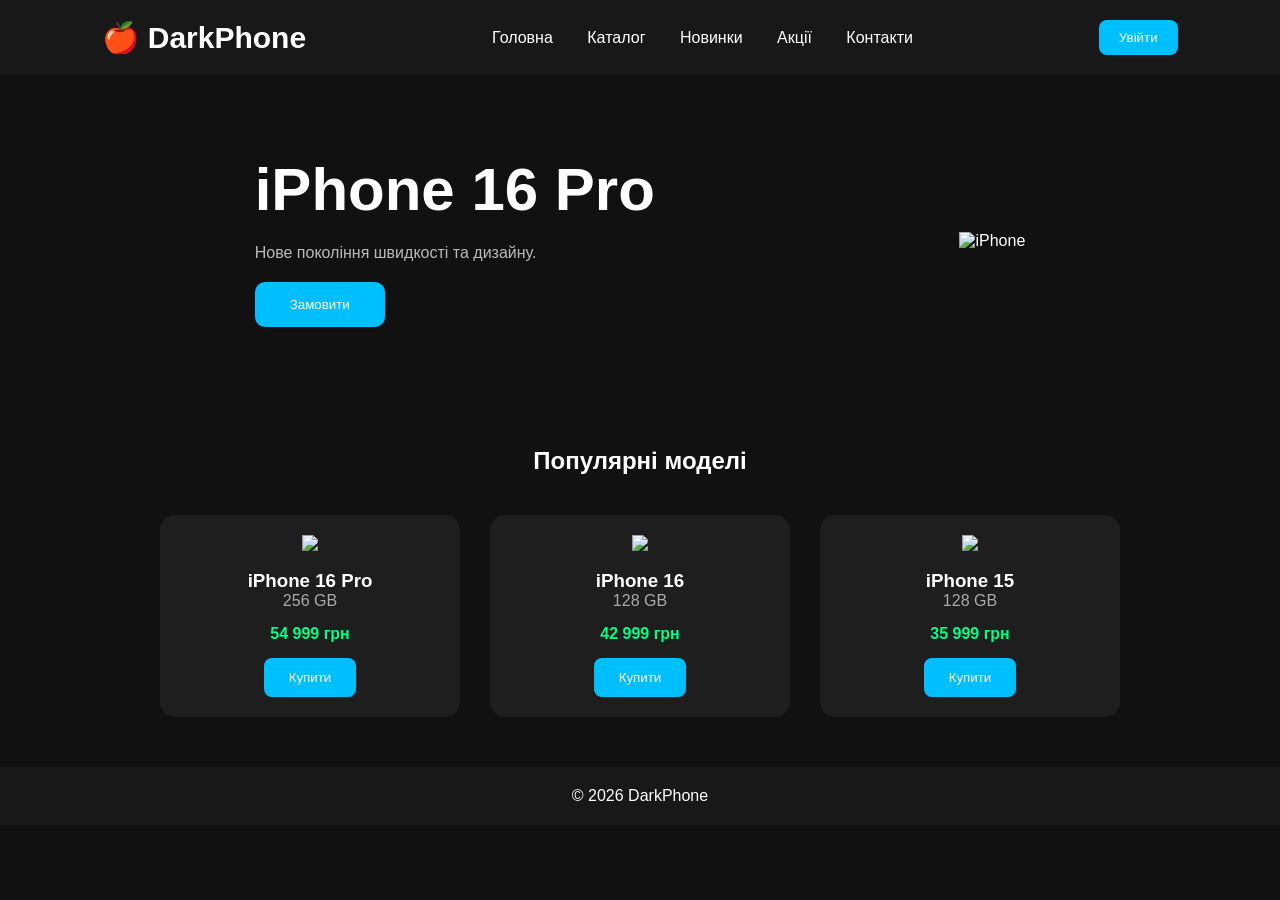
==== index.html @ e6590fd5 "Add files via upload" ====
<!DOCTYPE html>
<html lang="uk">
<head>
    <meta charset="UTF-8">
    <meta name="viewport" content="width=device-width, initial-scale=1.0">
    <title>DarkPhone</title>
    <link rel="stylesheet" href="index.css">
</head>
<body>

<header>
    <div class="logo">🍎 DarkPhone</div>

    <nav>
        <a href="#">Головна</a>
        <a href="#">Каталог</a>
        <a href="#">Новинки</a>
        <a href="#">Акції</a>
        <a href="#">Контакти</a>
    </nav>

    <button class="login">Увійти</button>
</header>

<section class="hero">
    <div class="left">
        <h1>iPhone 16 Pro</h1>
        <p>Нове покоління швидкості та дизайну.</p>
        <button>Замовити</button>
    </div>

    <div class="right">
        <img src="images/iphone16pro.png" alt="iPhone">
    </div>
</section>

<h2 class="title">Популярні моделі</h2>

<section class="cards">

    <div class="card">
        <img src="images/iphone16pro.png">
        <h3>iPhone 16 Pro</h3>
        <p>256 GB</p>
        <h4>54 999 грн</h4>
        <button>Купити</button>
    </div>

    <div class="card">
        <img src="images/iphone16.png">
        <h3>iPhone 16</h3>
        <p>128 GB</p>
        <h4>42 999 грн</h4>
        <button>Купити</button>
    </div>

    <div class="card">
        <img src="images/iphone15.png">
        <h3>iPhone 15</h3>
        <p>128 GB</p>
        <h4>35 999 грн</h4>
        <button>Купити</button>
    </div>

</section>

<footer>
    <p>© 2026 DarkPhone</p>
</footer>

</body>
</html>
---- index.css ----
*{
    margin:0;
    padding:0;
    box-sizing:border-box;
    font-family:Arial,sans-serif;
}

body{
    background:#111;
    color:white;
}

header{
    display:flex;
    justify-content:space-between;
    align-items:center;
    padding:20px 8%;
    background:#181818;
}

.logo{
    font-size:30px;
    font-weight:bold;
}

nav a{
    color:white;
    text-decoration:none;
    margin:0 15px;
}

nav a:hover{
    color:#00bfff;
}

.login{
    background:#00bfff;
    color:white;
    border:none;
    padding:10px 20px;
    border-radius:8px;
    cursor:pointer;
}

.hero{
    display:flex;
    justify-content:space-around;
    align-items:center;
    padding:80px 8%;
}

.left h1{
    font-size:60px;
}

.left p{
    margin:20px 0;
    color:#bbb;
}

.left button{
    padding:15px 35px;
    background:#00bfff;
    color:white;
    border:none;
    border-radius:10px;
    cursor:pointer;
}

.right img{
    width:350px;
}

.title{
    text-align:center;
    margin:40px;
}

.cards{
    display:flex;
    justify-content:center;
    gap:30px;
    flex-wrap:wrap;
    padding-bottom:50px;
}

.card{
    background:#1e1e1e;
    width:300px;
    border-radius:15px;
    padding:20px;
    text-align:center;
    transition:.3s;
}

.card:hover{
    transform:translateY(-10px);
    box-shadow:0 0 20px #00bfff;
}

.card img{
    width:220px;
}

.card h3{
    margin-top:15px;
}

.card p{
    color:#aaa;
}

.card h4{
    margin:15px;
    color:#00ff88;
}

.card button{
    background:#00bfff;
    color:white;
    border:none;
    padding:12px 25px;
    border-radius:8px;
    cursor:pointer;
}

footer{
    text-align:center;
    padding:20px;
    background:#181818;
}
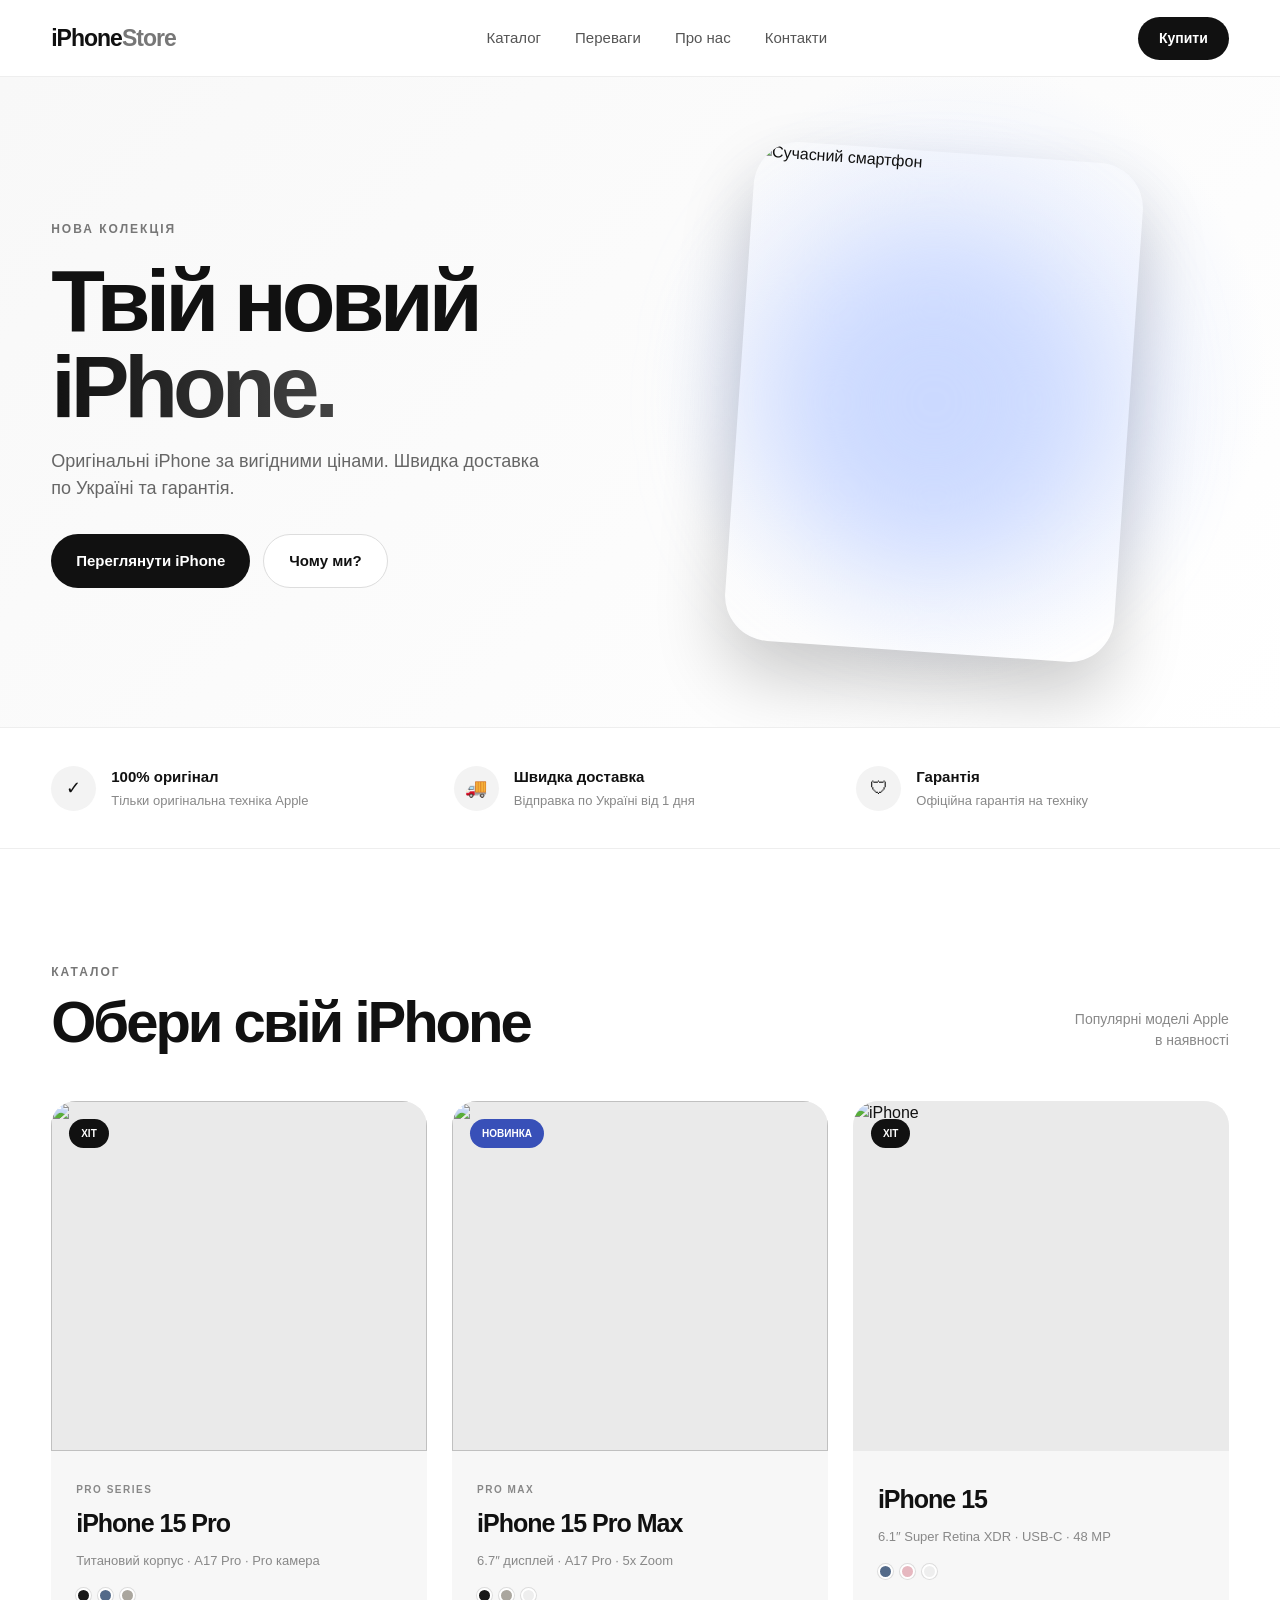
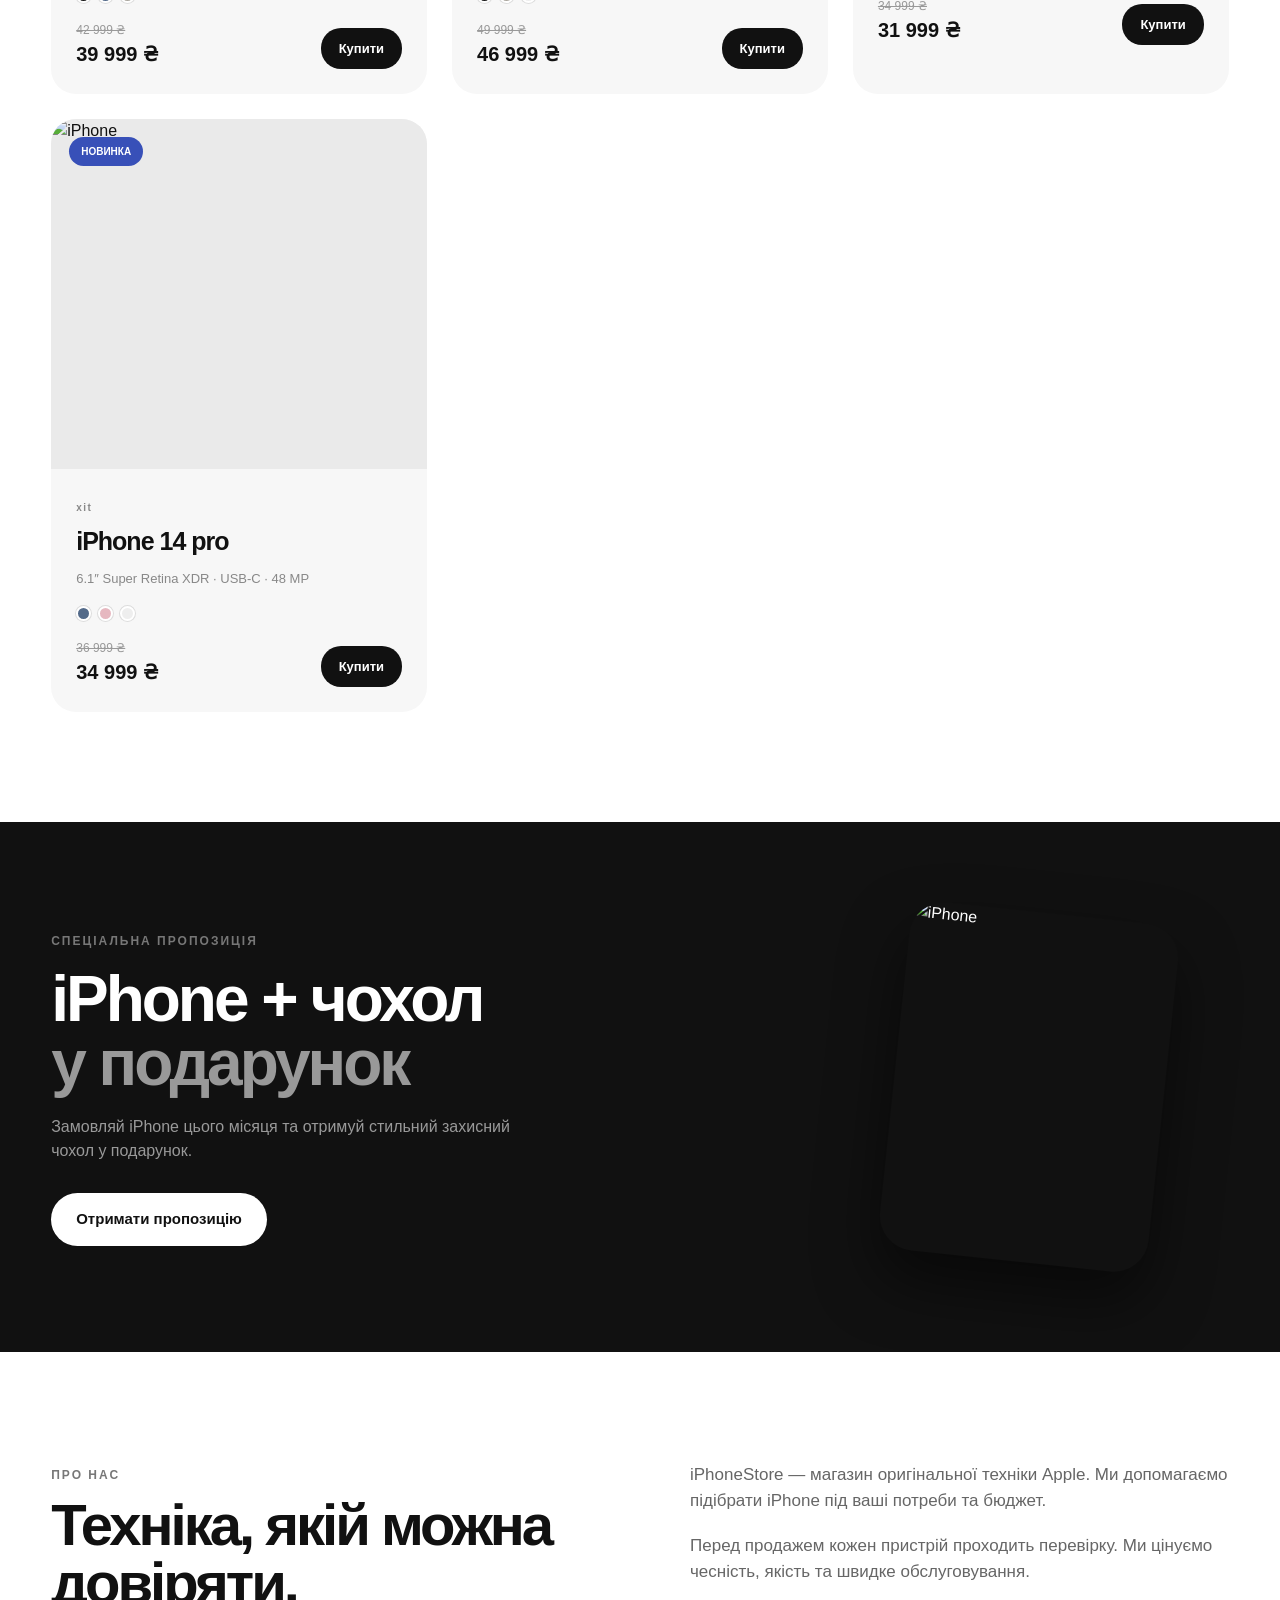
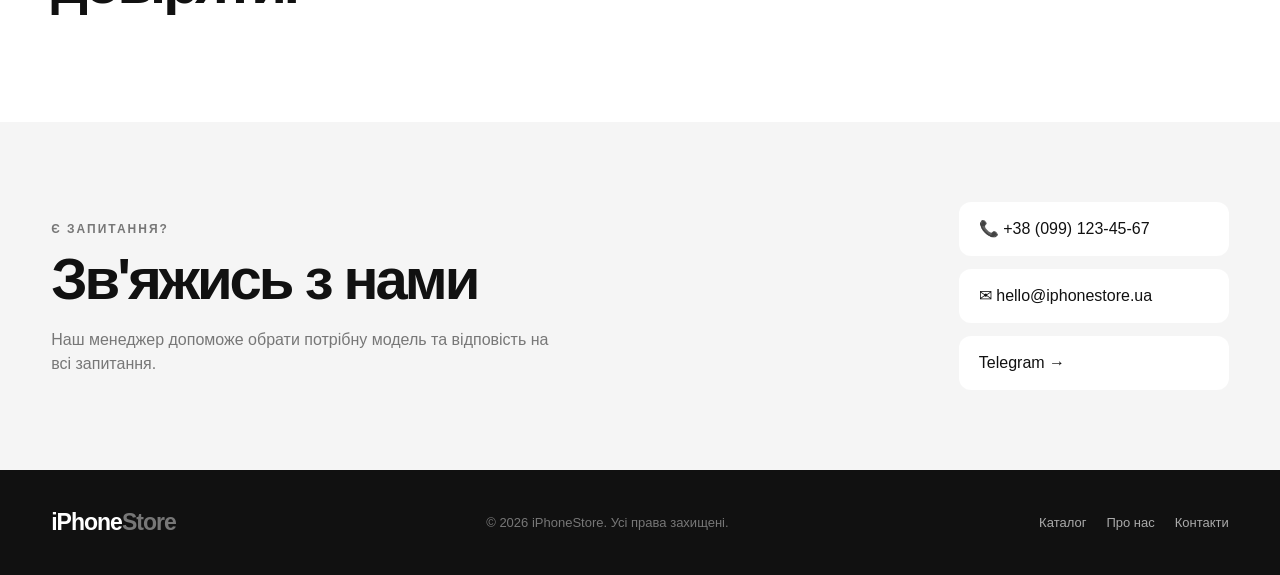
==== commit 35d978ed: "Add files via upload" ====
--- a/index.html
+++ b/index.html
@@ -3,70 +3,364 @@
 <head>
     <meta charset="UTF-8">
     <meta name="viewport" content="width=device-width, initial-scale=1.0">
-    <title>DarkPhone</title>
+    <title>iPhone Store — Купити iPhone</title>
     <link rel="stylesheet" href="index.css">
 </head>
 <body>
 
-<header>
-    <div class="logo">🍎 DarkPhone</div>
-
-    <nav>
-        <a href="#">Головна</a>
-        <a href="#">Каталог</a>
-        <a href="#">Новинки</a>
-        <a href="#">Акції</a>
-        <a href="#">Контакти</a>
-    </nav>
-
-    <button class="login">Увійти</button>
-</header>
-
-<section class="hero">
-    <div class="left">
-        <h1>iPhone 16 Pro</h1>
-        <p>Нове покоління швидкості та дизайну.</p>
-        <button>Замовити</button>
-    </div>
-
-    <div class="right">
-        <img src="images/iphone16pro.png" alt="iPhone">
-    </div>
-</section>
-
-<h2 class="title">Популярні моделі</h2>
-
-<section class="cards">
-
-    <div class="card">
-        <img src="images/iphone16pro.png">
-        <h3>iPhone 16 Pro</h3>
-        <p>256 GB</p>
-        <h4>54 999 грн</h4>
-        <button>Купити</button>
-    </div>
-
-    <div class="card">
-        <img src="images/iphone16.png">
-        <h3>iPhone 16</h3>
-        <p>128 GB</p>
-        <h4>42 999 грн</h4>
-        <button>Купити</button>
-    </div>
-
-    <div class="card">
-        <img src="images/iphone15.png">
-        <h3>iPhone 15</h3>
-        <p>128 GB</p>
-        <h4>35 999 грн</h4>
-        <button>Купити</button>
-    </div>
-
-</section>
-
-<footer>
-    <p>© 2026 DarkPhone</p>
-</footer>
+    <!-- Header -->
+    <header class="header">
+        <div class="container nav">
+            <a href="#" class="logo">iPhone<span>Store</span></a>
+
+            <nav class="menu">
+                <a href="#catalog">Каталог</a>
+                <a href="#advantages">Переваги</a>
+                <a href="#about">Про нас</a>
+                <a href="#contacts">Контакти</a>
+            </nav>
+
+            <a href="#catalog" class="nav-button">Купити</a>
+        </div>
+    </header>
+
+    <!-- Hero -->
+    <section class="hero">
+        <div class="container hero-content">
+            <div class="hero-text">
+                <span class="badge">НОВА КОЛЕКЦІЯ</span>
+
+                <h1>
+                    Твій новий
+                    <span>iPhone.</span>
+                </h1>
+
+                <p>
+                    Оригінальні iPhone за вигідними цінами.
+                    Швидка доставка по Україні та гарантія.
+                </p>
+
+                <div class="hero-buttons">
+                    <a href="#catalog" class="button primary">
+                        Переглянути iPhone
+                    </a>
+
+                    <a href="#advantages" class="button secondary">
+                        Чому ми?
+                    </a>
+                </div>
+            </div>
+
+            <div class="hero-image">
+                <div class="image-glow"></div>
+                <img
+                    src="https://images.unsplash.com/photo-1592899677977-9c10ca588bbd?auto=format&fit=crop&w=900&q=90"
+                    alt="Сучасний смартфон"
+                >
+            </div>
+        </div>
+    </section>
+
+    <!-- Features -->
+    <section class="features" id="advantages">
+        <div class="container features-grid">
+
+            <div class="feature">
+                <div class="feature-icon">✓</div>
+                <div>
+                    <h3>100% оригінал</h3>
+                    <p>Тільки оригінальна техніка Apple</p>
+                </div>
+            </div>
+
+            <div class="feature">
+                <div class="feature-icon">🚚</div>
+                <div>
+                    <h3>Швидка доставка</h3>
+                    <p>Відправка по Україні від 1 дня</p>
+                </div>
+            </div>
+
+            <div class="feature">
+                <div class="feature-icon">🛡</div>
+                <div>
+                    <h3>Гарантія</h3>
+                    <p>Офіційна гарантія на техніку</p>
+                </div>
+            </div>
+
+        </div>
+    </section>
+
+    <!-- Catalog -->
+    <section class="catalog" id="catalog">
+        <div class="container">
+
+            <div class="section-heading">
+                <div>
+                    <span class="section-label">КАТАЛОГ</span>
+                    <h2>Обери свій iPhone</h2>
+                </div>
+
+                <p>
+                    Популярні моделі Apple<br>
+                    в наявності
+                </p>
+            </div>
+
+            <div class="products">
+
+                <!-- Product 1 -->
+                <article class="product-card">
+                    <div class="product-image">
+                        <span class="product-tag">ХІТ</span>
+                        <img
+                            src="https://applefun.com.ua/upload/2023-09/0-rOrQu7PBPg7TPI91694681682.webp"
+                        >
+                    </div>
+
+                    <div class="product-info">
+                        <span class="product-type">PRO SERIES</span>
+                        <h3>iPhone 15 Pro</h3>
+
+                        <p class="description">
+                            Титановий корпус · A17 Pro · Pro камера
+                        </p>
+
+                        <div class="colors">
+                            <span class="color black"></span>
+                            <span class="color blue"></span>
+                            <span class="color titanium"></span>
+                        </div>
+
+                        <div class="product-bottom">
+                            <div>
+                                <span class="old-price">42 999 ₴</span>
+                                <strong>39 999 ₴</strong>
+                            </div>
+
+                            <a href="#contacts" class="buy-button">
+                                Купити
+                            </a>
+                        </div>
+                    </div>
+                </article>
+
+                <!-- Product 2 -->
+                <article class="product-card">
+                    <div class="product-image">
+                        <span class="product-tag new">НОВИНКА</span>
+                        <img
+                            src="https://apiua.icoola.ua/aimeos/images/products/apple-iphone-15-pro-max-256gb-white-titanium_1746712017/1746712017_1119728264_681cb5d16218a_apple-iphone-15-pro-max-256gb-white-titanium.webp"
+                        >
+                    </div>
+
+                    <div class="product-info">
+                        <span class="product-type">PRO MAX</span>
+                        <h3>iPhone 15 Pro Max</h3>
+
+                        <p class="description">
+                            6.7″ дисплей · A17 Pro · 5x Zoom
+                        </p>
+
+                        <div class="colors">
+                            <span class="color black"></span>
+                            <span class="color titanium"></span>
+                            <span class="color white"></span>
+                        </div>
+
+                        <div class="product-bottom">
+                            <div>
+                                <span class="old-price">49 999 ₴</span>
+                                <strong>46 999 ₴</strong>
+                            </div>
+
+                            <a href="#contacts" class="buy-button">
+                                Купити
+                            </a>
+                        </div>
+                    </div>
+                </article>
+
+                <!-- Product 3 -->
+                <article class="product-card">
+                    <div class="product-image">
+                        <span class="product-tag">ХІТ</span>
+                        <img
+                            src="https://i.citrus.world/imgcache/size_800/uploads/shop/1/6/1699438905-728956-1.webp"
+                            alt="iPhone"
+                        >
+                    </div>
+
+                    <div class="product-info">
+                        <h3>iPhone 15</h3>
+
+                        <p class="description">
+                            6.1″ Super Retina XDR · USB-C · 48 MP
+                        </p>
+
+                        <div class="colors">
+                            <span class="color blue"></span>
+                            <span class="color pink"></span>
+                            <span class="color white"></span>
+                        </div>
+
+                        <div class="product-bottom">
+                            <div>
+                                <span class="old-price">34 999 ₴</span>
+                                <strong>31 999 ₴</strong>
+                            </div>
+
+                            <a href="#contacts" class="buy-button">
+                                Купити
+                            </a>
+                        </div>
+                    </div>
+                </article>
+
+                <!-- Product 4 -->
+               <article class="product-card">
+                   <div class="product-image">
+                    <span class="product-tag new">НОВИНКА</span>
+                       <img
+                           src="https://cdn.new-brz.net/app/public/models/MQ1M3SX-A/large/w/230120150021556942.webp"
+                           alt="iPhone"
+                       >
+                   </div>
+            
+                   <div class="product-info">
+                       <span class="product-type">xit
+                       </span>
+                       <h3>iPhone 14 pro</h3>
+            
+                       <p class="description">
+                           6.1″ Super Retina XDR · USB-C · 48 MP
+                       </p>
+            
+                       <div class="colors">
+                           <span class="color blue"></span>
+                           <span class="color pink"></span>
+                           <span class="color white"></span>
+                       </div>
+            
+                       <div class="product-bottom">
+                           <div>
+                               <span class="old-price">36 999 ₴</span>
+                               <strong>34 999 ₴</strong>
+                           </div>
+            
+                           <a href="#contacts" class="buy-button">
+                               Купити
+                           </a>
+                       </div>
+                   </div>
+               </article>
+            </div>
+        </div>
+    </section>
+
+
+            </div>
+        </div>
+    </section>
+
+    <!-- Promo -->
+    <section class="promo">
+        <div class="container promo-content">
+
+            <div>
+                <span class="section-label">СПЕЦІАЛЬНА ПРОПОЗИЦІЯ</span>
+
+                <h2>
+                    iPhone + чохол
+                    <span>у подарунок</span>
+                </h2>
+
+                <p>
+                    Замовляй iPhone цього місяця та отримуй
+                    стильний захисний чохол у подарунок.
+                </p>
+
+                <a href="#contacts" class="button primary">
+                    Отримати пропозицію
+                </a>
+            </div>
+
+            <div class="promo-phone">
+                <img
+                    src="https://images.unsplash.com/photo-1511707171634-5f897ff02aa9?auto=format&fit=crop&w=800&q=90"
+                    alt="iPhone"
+                >
+            </div>
+
+        </div>
+    </section>
+
+    <!-- About -->
+    <section class="about" id="about">
+        <div class="container about-grid">
+
+            <div>
+                <span class="section-label">ПРО НАС</span>
+                <h2>Техніка, якій можна довіряти.</h2>
+            </div>
+
+            <div class="about-text">
+                <p>
+                    iPhoneStore — магазин оригінальної техніки Apple.
+                    Ми допомагаємо підібрати iPhone під ваші потреби
+                    та бюджет.
+                </p>
+
+                <p>
+                    Перед продажем кожен пристрій проходить перевірку.
+                    Ми цінуємо чесність, якість та швидке обслуговування.
+                </p>
+            </div>
+
+        </div>
+    </section>
+
+    <!-- Contact -->
+    <section class="contact" id="contacts">
+        <div class="container contact-box">
+
+            <div>
+                <span class="section-label">Є ЗАПИТАННЯ?</span>
+                <h2>Зв'яжись з нами</h2>
+                <p>
+                    Наш менеджер допоможе обрати потрібну модель
+                    та відповість на всі запитання.
+                </p>
+            </div>
+
+            <div class="contact-links">
+                <a href="tel:+380991234567">📞 +38 (099) 123-45-67</a>
+                <a href="mailto:hello@iphonestore.ua">
+                    ✉ hello@iphonestore.ua
+                </a>
+                <a href="https://t.me/" target="_blank">
+                    Telegram →
+                </a>
+            </div>
+
+        </div>
+    </section>
+
+    <!-- Footer -->
+    <footer class="footer">
+        <div class="container footer-content">
+            <a href="#" class="logo">iPhone<span>Store</span></a>
+
+            <p>© 2026 iPhoneStore. Усі права захищені.</p>
+
+            <div class="footer-links">
+                <a href="#catalog">Каталог</a>
+                <a href="#about">Про нас</a>
+                <a href="#contacts">Контакти</a>
+            </div>
+        </div>
+    </footer>
 
 </body>
 </html>
--- a/index.css
+++ b/index.css
@@ -1,131 +1,711 @@
-*{
-    margin:0;
-    padding:0;
-    box-sizing:border-box;
-    font-family:Arial,sans-serif;
-}
-
-body{
-    background:#111;
-    color:white;
-}
-
-header{
-    display:flex;
-    justify-content:space-between;
-    align-items:center;
-    padding:20px 8%;
-    background:#181818;
-}
-
-.logo{
-    font-size:30px;
-    font-weight:bold;
-}
-
-nav a{
-    color:white;
-    text-decoration:none;
-    margin:0 15px;
-}
-
-nav a:hover{
-    color:#00bfff;
-}
-
-.login{
-    background:#00bfff;
-    color:white;
-    border:none;
-    padding:10px 20px;
-    border-radius:8px;
-    cursor:pointer;
-}
-
-.hero{
-    display:flex;
-    justify-content:space-around;
-    align-items:center;
-    padding:80px 8%;
-}
-
-.left h1{
-    font-size:60px;
-}
-
-.left p{
-    margin:20px 0;
-    color:#bbb;
-}
-
-.left button{
-    padding:15px 35px;
-    background:#00bfff;
-    color:white;
-    border:none;
-    border-radius:10px;
-    cursor:pointer;
-}
-
-.right img{
-    width:350px;
-}
-
-.title{
-    text-align:center;
-    margin:40px;
-}
-
-.cards{
-    display:flex;
-    justify-content:center;
-    gap:30px;
-    flex-wrap:wrap;
-    padding-bottom:50px;
-}
-
-.card{
-    background:#1e1e1e;
-    width:300px;
-    border-radius:15px;
-    padding:20px;
-    text-align:center;
-    transition:.3s;
-}
-
-.card:hover{
-    transform:translateY(-10px);
-    box-shadow:0 0 20px #00bfff;
-}
-
-.card img{
-    width:220px;
-}
-
-.card h3{
-    margin-top:15px;
-}
-
-.card p{
-    color:#aaa;
-}
-
-.card h4{
-    margin:15px;
-    color:#00ff88;
-}
-
-.card button{
-    background:#00bfff;
-    color:white;
-    border:none;
-    padding:12px 25px;
-    border-radius:8px;
-    cursor:pointer;
-}
-
-footer{
-    text-align:center;
-    padding:20px;
-    background:#181818;
+
+* {
+    margin: 0;
+    padding: 0;
+    box-sizing: border-box;
+}
+
+html {
+    scroll-behavior: smooth;
+}
+
+body {
+    font-family: -apple-system, BlinkMacSystemFont, "Segoe UI",
+        Roboto, Helvetica, Arial, sans-serif;
+    color: #111;
+    background: #fff;
+    line-height: 1.5;
+}
+
+a {
+    text-decoration: none;
+    color: inherit;
+}
+
+img {
+    display: block;
+    width: 100%;
+}
+
+.container {
+    width: min(1180px, 92%);
+    margin: 0 auto;
+}
+
+/* =========================
+   HEADER
+========================= */
+
+.header {
+    position: sticky;
+    top: 0;
+    z-index: 100;
+    background: rgba(255, 255, 255, 0.88);
+    backdrop-filter: blur(18px);
+    border-bottom: 1px solid #eee;
+}
+
+.nav {
+    height: 76px;
+    display: flex;
+    align-items: center;
+    justify-content: space-between;
+    gap: 30px;
+}
+
+.logo {
+    font-size: 23px;
+    font-weight: 800;
+    letter-spacing: -1px;
+}
+
+.logo span {
+    color: #777;
+}
+
+.menu {
+    display: flex;
+    gap: 34px;
+}
+
+.menu a {
+    color: #555;
+    font-size: 15px;
+    transition: 0.2s;
+}
+
+.menu a:hover {
+    color: #000;
+}
+
+.nav-button {
+    padding: 11px 21px;
+    background: #111;
+    color: white;
+    border-radius: 30px;
+    font-size: 14px;
+    font-weight: 600;
+    transition: 0.25s;
+}
+
+.nav-button:hover {
+    background: #333;
+    transform: translateY(-2px);
+}
+
+/* =========================
+   HERO
+========================= */
+
+.hero {
+    min-height: 650px;
+    background:
+        radial-gradient(circle at 75% 45%, #dfe8ff 0, transparent 30%),
+        linear-gradient(135deg, #f8f8f8, #fff);
+    overflow: hidden;
+}
+
+.hero-content {
+    min-height: 650px;
+    display: grid;
+    grid-template-columns: 1fr 1fr;
+    align-items: center;
+}
+
+.hero-text {
+    max-width: 570px;
+}
+
+.badge,
+.section-label {
+    color: #777;
+    font-size: 12px;
+    font-weight: 800;
+    letter-spacing: 2px;
+}
+
+.hero h1 {
+    margin: 18px 0;
+    font-size: clamp(52px, 7vw, 88px);
+    line-height: 0.98;
+    letter-spacing: -5px;
+}
+
+.hero h1 span {
+    display: block;
+    background: linear-gradient(90deg, #111, #777);
+    -webkit-background-clip: text;
+    color: transparent;
+}
+
+.hero-text p {
+    max-width: 500px;
+    color: #666;
+    font-size: 18px;
+    margin-bottom: 32px;
+}
+
+.hero-buttons {
+    display: flex;
+    gap: 13px;
+    flex-wrap: wrap;
+}
+
+.button {
+    display: inline-flex;
+    align-items: center;
+    justify-content: center;
+    padding: 15px 25px;
+    border-radius: 30px;
+    font-size: 15px;
+    font-weight: 700;
+    transition: 0.25s;
+}
+
+.button.primary {
+    color: #fff;
+    background: #111;
+}
+
+.button.primary:hover {
+    background: #333;
+    transform: translateY(-2px);
+}
+
+.button.secondary {
+    border: 1px solid #ddd;
+    background: white;
+}
+
+.button.secondary:hover {
+    border-color: #111;
+}
+
+.hero-image {
+    position: relative;
+    display: flex;
+    justify-content: center;
+    align-items: center;
+}
+
+.hero-image img {
+    position: relative;
+    z-index: 2;
+    width: 390px;
+    height: 500px;
+    object-fit: cover;
+    border-radius: 45px;
+    box-shadow: 0 35px 70px rgba(0, 0, 0, 0.2);
+    transform: rotate(4deg);
+}
+
+.image-glow {
+    position: absolute;
+    width: 330px;
+    height: 330px;
+    background: #cbd9ff;
+    border-radius: 50%;
+    filter: blur(60px);
+}
+
+/* =========================
+   FEATURES
+========================= */
+
+.features {
+    border-bottom: 1px solid #eee;
+    border-top: 1px solid #eee;
+}
+
+.features-grid {
+    min-height: 120px;
+    display: grid;
+    grid-template-columns: repeat(3, 1fr);
+    gap: 30px;
+    align-items: center;
+}
+
+.feature {
+    display: flex;
+    align-items: center;
+    gap: 15px;
+}
+
+.feature-icon {
+    width: 45px;
+    height: 45px;
+    display: flex;
+    align-items: center;
+    justify-content: center;
+    background: #f3f3f3;
+    border-radius: 50%;
+    font-size: 18px;
+}
+
+.feature h3 {
+    font-size: 15px;
+    margin-bottom: 2px;
+}
+
+.feature p {
+    font-size: 13px;
+    color: #888;
+}
+
+/* =========================
+   CATALOG
+========================= */
+
+.catalog {
+    padding: 110px 0;
+}
+
+.section-heading {
+    display: flex;
+    justify-content: space-between;
+    align-items: end;
+    margin-bottom: 50px;
+}
+
+.section-heading h2,
+.about h2,
+.contact h2 {
+    margin-top: 10px;
+    font-size: clamp(36px, 5vw, 58px);
+    line-height: 1;
+    letter-spacing: -3px;
+}
+
+.section-heading > p {
+    color: #888;
+    text-align: right;
+    font-size: 14px;
+}
+
+.products {
+    display: grid;
+    grid-template-columns: repeat(3, 1fr);
+    gap: 25px;
+}
+
+.product-card {
+    overflow: hidden;
+    background: #f7f7f7;
+    border-radius: 25px;
+    transition: 0.3s;
+}
+
+.product-card:hover {
+    transform: translateY(-8px);
+    box-shadow: 0 25px 50px rgba(0, 0, 0, 0.1);
+}
+
+.product-image {
+    height: 350px;
+    position: relative;
+    overflow: hidden;
+    background: #eaeaea;
+}
+
+.product-image img {
+    height: 100%;
+    object-fit: cover;
+    transition: 0.5s;
+}
+
+.product-card:hover .product-image img {
+    transform: scale(1.05);
+}
+
+.product-tag {
+    position: absolute;
+    z-index: 3;
+    left: 18px;
+    top: 18px;
+    padding: 7px 12px;
+    color: white;
+    background: #111;
+    border-radius: 20px;
+    font-size: 10px;
+    font-weight: 800;
+}
+
+.product-tag.new {
+    background: #3850b8;
+}
+
+.product-info {
+    padding: 25px;
+}
+
+.product-type {
+    font-size: 10px;
+    color: #888;
+    font-weight: 800;
+    letter-spacing: 1.5px;
+}
+
+.product-info h3 {
+    margin: 5px 0 8px;
+    font-size: 25px;
+    letter-spacing: -1px;
+}
+
+.description {
+    color: #888;
+    font-size: 13px;
+}
+
+.colors {
+    display: flex;
+    gap: 7px;
+    margin: 18px 0;
+}
+
+.color {
+    width: 15px;
+    height: 15px;
+    border-radius: 50%;
+    border: 2px solid white;
+    box-shadow: 0 0 0 1px #ddd;
+}
+
+.color.black {
+    background: #181818;
+}
+
+.color.blue {
+    background: #536a89;
+}
+
+.color.titanium {
+    background: #aaa69e;
+}
+
+.color.white {
+    background: #eee;
+}
+
+.color.pink {
+    background: #e6b8c0;
+}
+
+.product-bottom {
+    display: flex;
+    align-items: end;
+    justify-content: space-between;
+    gap: 10px;
+}
+
+.product-bottom strong {
+    display: block;
+    font-size: 20px;
+}
+
+.old-price {
+    display: block;
+    color: #999;
+    font-size: 12px;
+    text-decoration: line-through;
+}
+
+.buy-button {
+    padding: 11px 18px;
+    background: #111;
+    color: #fff;
+    border-radius: 20px;
+    font-size: 13px;
+    font-weight: 700;
+    transition: 0.2s;
+}
+
+.buy-button:hover {
+    background: #444;
+}
+
+/* =========================
+   PROMO
+========================= */
+
+.promo {
+    padding: 90px 0;
+    background: #111;
+    color: white;
+    overflow: hidden;
+}
+
+.promo-content {
+    display: grid;
+    grid-template-columns: 1fr 400px;
+    align-items: center;
+}
+
+.promo .section-label {
+    color: #777;
+}
+
+.promo h2 {
+    margin: 15px 0 20px;
+    font-size: clamp(40px, 5vw, 64px);
+    line-height: 1;
+    letter-spacing: -3px;
+}
+
+.promo h2 span {
+    display: block;
+    color: #999;
+}
+
+.promo p {
+    max-width: 480px;
+    color: #999;
+    margin-bottom: 30px;
+}
+
+.promo .button.primary {
+    background: white;
+    color: #111;
+}
+
+.promo-phone {
+    display: flex;
+    justify-content: center;
+}
+
+.promo-phone img {
+    width: 270px;
+    height: 350px;
+    object-fit: cover;
+    border-radius: 35px;
+    transform: rotate(6deg);
+    box-shadow: 0 30px 60px rgba(0, 0, 0, 0.5);
+}
+
+/* =========================
+   ABOUT
+========================= */
+
+.about {
+    padding: 110px 0;
+}
+
+.about-grid {
+    display: grid;
+    grid-template-columns: 1fr 1fr;
+    gap: 100px;
+}
+
+.about-text {
+    color: #666;
+    font-size: 17px;
+}
+
+.about-text p + p {
+    margin-top: 20px;
+}
+
+/* =========================
+   CONTACT
+========================= */
+
+.contact {
+    padding: 80px 0;
+    background: #f5f5f5;
+}
+
+.contact-box {
+    display: flex;
+    justify-content: space-between;
+    align-items: center;
+    gap: 50px;
+}
+
+.contact h2 {
+    margin-bottom: 20px;
+}
+
+.contact-box p {
+    max-width: 500px;
+    color: #777;
+}
+
+.contact-links {
+    display: flex;
+    flex-direction: column;
+    gap: 13px;
+    min-width: 270px;
+}
+
+.contact-links a {
+    padding: 15px 20px;
+    background: white;
+    border-radius: 12px;
+    transition: 0.2s;
+}
+
+.contact-links a:hover {
+    transform: translateX(-5px);
+}
+
+/* =========================
+   FOOTER
+========================= */
+
+.footer {
+    background: #111;
+    color: white;
+    padding: 35px 0;
+}
+
+.footer-content {
+    display: flex;
+    align-items: center;
+    justify-content: space-between;
+    gap: 25px;
+}
+
+.footer p {
+    color: #777;
+    font-size: 13px;
+}
+
+.footer-links {
+    display: flex;
+    gap: 20px;
+}
+
+.footer-links a {
+    color: #aaa;
+    font-size: 13px;
+}
+
+.footer-links a:hover {
+    color: white;
+}
+
+/* =========================
+   RESPONSIVE
+========================= */
+
+@media (max-width: 900px) {
+
+    .menu {
+        display: none;
+    }
+
+    .hero-content {
+        grid-template-columns: 1fr;
+        padding: 70px 0;
+        text-align: center;
+    }
+
+    .hero-text {
+        margin: 0 auto;
+    }
+
+    .hero-text p {
+        margin-left: auto;
+        margin-right: auto;
+    }
+
+    .hero-buttons {
+        justify-content: center;
+    }
+
+    .hero-image {
+        margin-top: 60px;
+    }
+
+    .features-grid {
+        grid-template-columns: 1fr;
+        padding: 30px 0;
+    }
+
+    .products {
+        grid-template-columns: 1fr 1fr;
+    }
+
+    .about-grid {
+        grid-template-columns: 1fr;
+        gap: 40px;
+    }
+
+    .promo-content {
+        grid-template-columns: 1fr;
+        gap: 50px;
+    }
+
+    .contact-box {
+        flex-direction: column;
+        align-items: flex-start;
+    }
+}
+
+@media (max-width: 600px) {
+
+    .nav {
+        height: 65px;
+    }
+
+    .nav-button {
+        padding: 9px 16px;
+    }
+
+    .hero {
+        min-height: auto;
+    }
+
+    .hero-content {
+        min-height: auto;
+    }
+
+    .hero h1 {
+        font-size: 58px;
+        letter-spacing: -4px;
+    }
+
+    .hero-image img {
+        width: 280px;
+        height: 370px;
+    }
+
+    .catalog {
+        padding: 75px 0;
+    }
+
+    .section-heading {
+        display: block;
+    }
+
+    .section-heading > p {
+        margin-top: 20px;
+        text-align: left;
+    }
+
+    .products {
+        grid-template-columns: 1fr;
+    }
+
+    .product-image {
+        height: 390px;
+    }
+
+    .promo {
+        padding: 70px 0;
+    }
+
+    .promo-phone img {
+        width: 220px;
+        height: 290px;
+    }
+
+    .footer-content {
+        flex-direction: column;
+        text-align: center;
+    }
+
+    .footer-links {
+        flex-wrap: wrap;
+        justify-content: center;
+    }
 }
